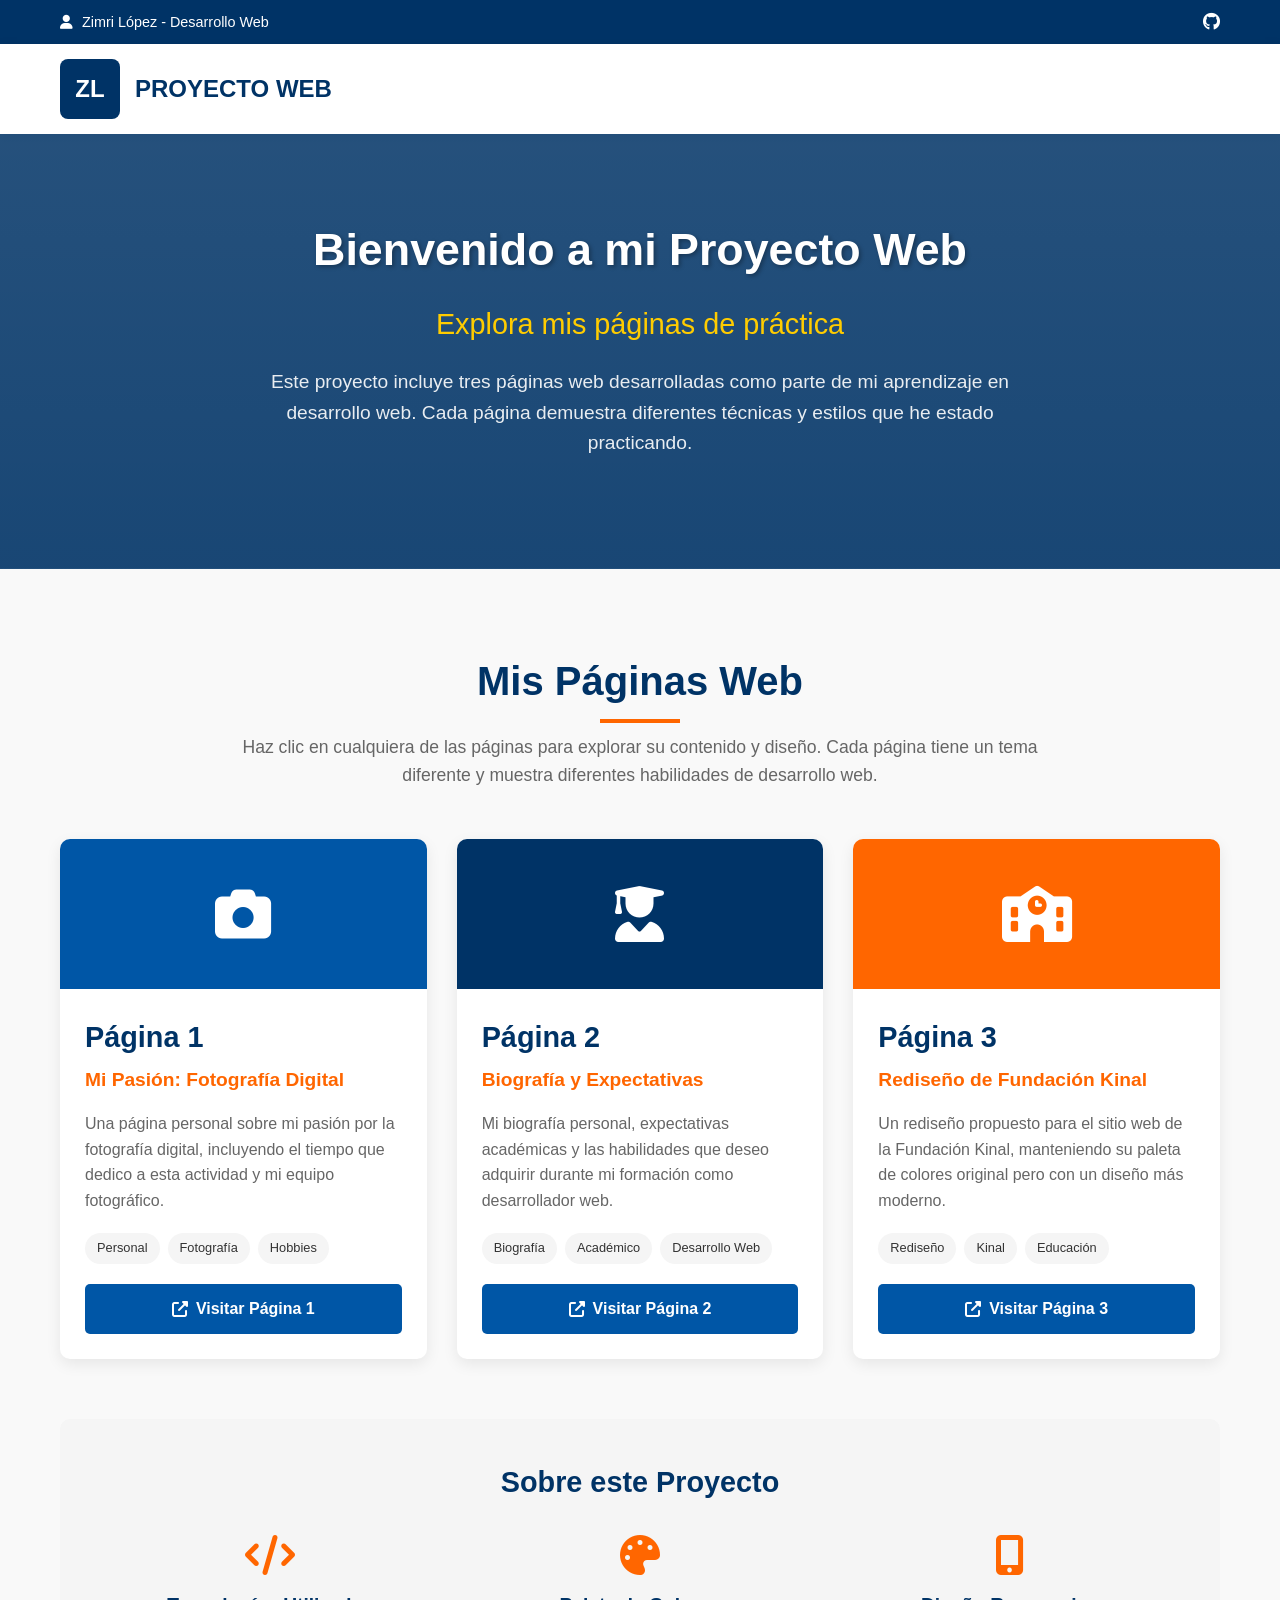
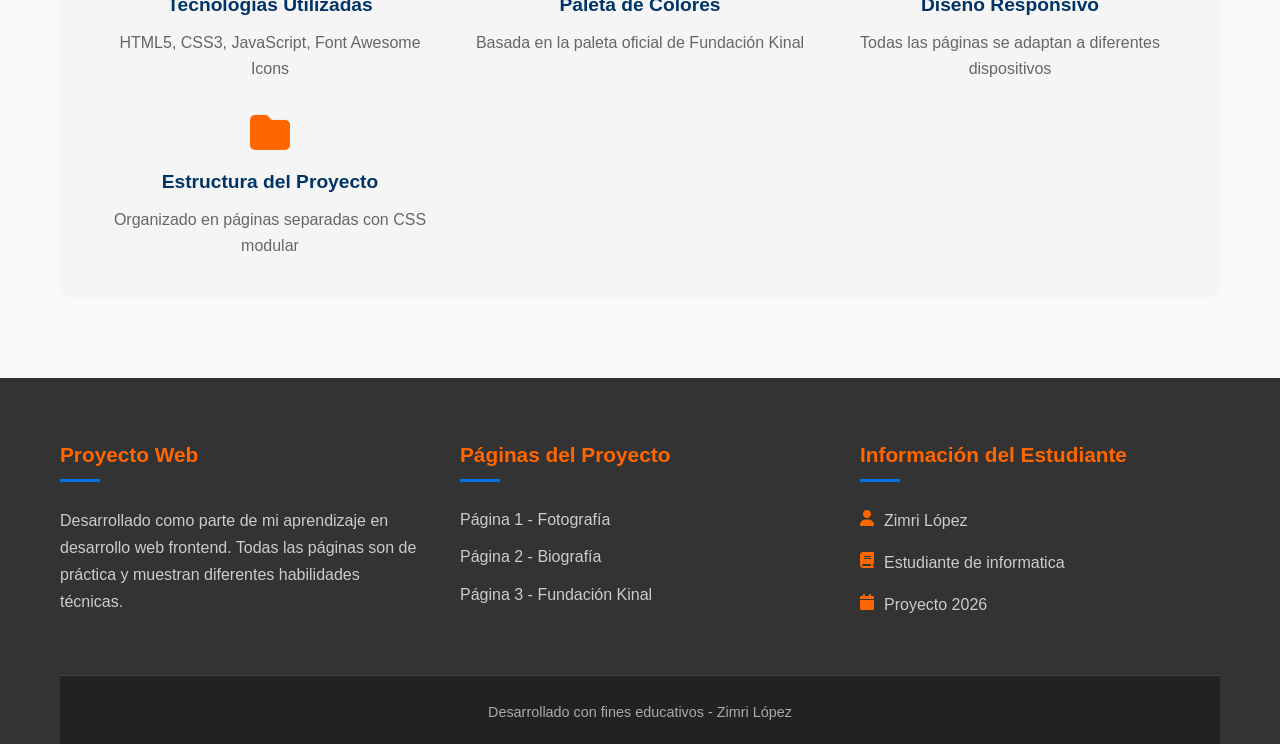
==== index.html @ 769fac90 "Se corrijieron conflictos entre las paginas" ====
<!DOCTYPE html>
<html lang="es">

<head>
    <meta charset="UTF-8">
    <meta name="viewport" content="width=device-width, initial-scale=1.0">
    <title>Proyecto Web - Páginas de Práctica</title>
    <link rel="stylesheet" href="/style/index.css">
    <link rel="stylesheet" href="https://cdnjs.cloudflare.com/ajax/libs/font-awesome/6.4.0/css/all.min.css">
</head>

<body>

    <div class="top-header">
        <div class="container">
            <div class="top-header-content">
                <div class="contact-info">
                    <span><i class="fas fa-user"></i> Zimri López - Desarrollo Web</span>
                </div>
                <div class="social-icons">
                    <a href="#"><i class="fab fa-github"></i></a>
                </div>
            </div>
        </div>
    </div>

    <header class="main-header">
        <div class="container">
            <div class="header-content">
                <div class="logo-container">
                    <div class="logo">
                        <div class="logo-icon">ZL</div>
                    </div>
                    <div class="logo-text">
                        <div class="logo-title">PROYECTO WEB</div>

                    </div>
                </div>
            </div>
        </div>
    </header>


    <section class="hero">
        <div class="container">
            <div class="hero-content">
                <h1>Bienvenido a mi Proyecto Web</h1>
                <h2>Explora mis páginas de práctica</h2>
                <p>Este proyecto incluye tres páginas web desarrolladas como parte de mi aprendizaje en desarrollo web.
                    Cada página demuestra diferentes técnicas y estilos que he estado practicando.</p>
            </div>
        </div>
    </section>

    <section class="pages-section">
        <div class="container">
            <h2 class="section-title">Mis Páginas Web</h2>
            <p class="section-description">
                Haz clic en cualquiera de las páginas para explorar su contenido y diseño.
                Cada página tiene un tema diferente y muestra diferentes habilidades de desarrollo web.
            </p>

            <div class="pages-grid">

                <div class="page-card">
                    <div class="page-icon" style="background-color: #0056a6;">
                        <i class="fas fa-camera"></i>
                    </div>
                    <div class="page-content">
                        <h3>Página 1</h3>
                        <h4>Mi Pasión: Fotografía Digital</h4>
                        <p>Una página personal sobre mi pasión por la fotografía digital, incluyendo el tiempo que
                            dedico a esta actividad y mi equipo fotográfico.</p>
                        <div class="page-features">
                            <span class="feature-tag">Personal</span>
                            <span class="feature-tag">Fotografía</span>
                            <span class="feature-tag">Hobbies</span>
                        </div>
                        <a href="pages/pagina1.html" class="page-button">
                            <i class="fas fa-external-link-alt"></i> Visitar Página 1
                        </a>
                    </div>
                </div>


                <div class="page-card">
                    <div class="page-icon" style="background-color: #003366;">
                        <i class="fas fa-user-graduate"></i>
                    </div>
                    <div class="page-content">
                        <h3>Página 2</h3>
                        <h4>Biografía y Expectativas</h4>
                        <p>Mi biografía personal, expectativas académicas y las habilidades que deseo adquirir durante
                            mi formación como desarrollador web.</p>
                        <div class="page-features">
                            <span class="feature-tag">Biografía</span>
                            <span class="feature-tag">Académico</span>
                            <span class="feature-tag">Desarrollo Web</span>
                        </div>
                        <a href="pages/pagina2.html" class="page-button">
                            <i class="fas fa-external-link-alt"></i> Visitar Página 2
                        </a>
                    </div>
                </div>


                <div class="page-card">
                    <div class="page-icon" style="background-color: #ff6600;">
                        <i class="fas fa-school"></i>
                    </div>
                    <div class="page-content">
                        <h3>Página 3</h3>
                        <h4>Rediseño de Fundación Kinal</h4>
                        <p>Un rediseño propuesto para el sitio web de la Fundación Kinal, manteniendo su paleta de
                            colores original pero con un diseño más moderno.</p>
                        <div class="page-features">
                            <span class="feature-tag">Rediseño</span>
                            <span class="feature-tag">Kinal</span>
                            <span class="feature-tag">Educación</span>
                        </div>
                        <a href="pages/pagina3.html" class="page-button">
                            <i class="fas fa-external-link-alt"></i> Visitar Página 3
                        </a>
                    </div>
                </div>
            </div>


            <div class="project-info">
                <h3>Sobre este Proyecto</h3>
                <div class="info-grid">
                    <div class="info-item">
                        <i class="fas fa-code"></i>
                        <h4>Tecnologías Utilizadas</h4>
                        <p>HTML5, CSS3, JavaScript, Font Awesome Icons</p>
                    </div>
                    <div class="info-item">
                        <i class="fas fa-palette"></i>
                        <h4>Paleta de Colores</h4>
                        <p>Basada en la paleta oficial de Fundación Kinal</p>
                    </div>
                    <div class="info-item">
                        <i class="fas fa-mobile-alt"></i>
                        <h4>Diseño Responsivo</h4>
                        <p>Todas las páginas se adaptan a diferentes dispositivos</p>
                    </div>
                    <div class="info-item">
                        <i class="fas fa-folder"></i>
                        <h4>Estructura del Proyecto</h4>
                        <p>Organizado en páginas separadas con CSS modular</p>
                    </div>
                </div>
            </div>
        </div>
    </section>


    <footer class="footer">
        <div class="container">
            <div class="footer-content">
                <div class="footer-column">
                    <h3>Proyecto Web</h3>
                    <p>Desarrollado como parte de mi aprendizaje en desarrollo web frontend. Todas las páginas son de
                        práctica y muestran diferentes habilidades técnicas.</p>

                </div>

                <div class="footer-column">
                    <h3>Páginas del Proyecto</h3>
                    <ul class="footer-links">
                        <li><a href="pages/pagina1.html">Página 1 - Fotografía</a></li>
                        <li><a href="pages/pagina2.html">Página 2 - Biografía</a></li>
                        <li><a href="pages/pagina3.html">Página 3 - Fundación Kinal</a></li>
                    </ul>
                </div>

                <div class="footer-column">
                    <h3>Información del Estudiante</h3>
                    <div class="contact-details">
                        <p><i class="fas fa-user"></i> Zimri López</p>
                        <p><i class="fas fa-book"></i> Estudiante de informatica</p>
                        <p><i class="fas fa-calendar"></i> Proyecto 2026</p>
                    </div>
                </div>
            </div>

            <div class="copyright">

                <p style="margin-top: 5px;">Desarrollado con fines educativos - Zimri López</p>
            </div>
        </div>
    </footer>

    <script>
        document.addEventListener('DOMContentLoaded', function () {

            const pageCards = document.querySelectorAll('.page-card');
            pageCards.forEach(card => {
                card.addEventListener('mouseenter', function () {
                    this.style.transform = 'translateY(-10px)';
                });

                card.addEventListener('mouseleave', function () {
                    this.style.transform = 'translateY(0)';
                });
            });
        });
    </script>
</body>

</html>
---- style/index.css ----
:root {
    --azul-oscuro: #003366;
    --azul-medio: #0056a6;
    --azul-claro: #0073e6;
    --naranja: #ff6600;
    --amarillo: #ffcc00;
    --gris-oscuro: #333333;
    --gris-medio: #666666;
    --gris-claro: #f5f5f5;
    --blanco: #ffffff;
}


* {
    margin: 0;
    padding: 0;
    box-sizing: border-box;
}

body {
    font-family: 'Segoe UI', Tahoma, Geneva, Verdana, sans-serif;
    color: var(--gris-oscuro);
    line-height: 1.6;
    background-color: #f9f9f9;
}

.container {
    width: 100%;
    max-width: 1200px;
    margin: 0 auto;
    padding: 0 20px;
}


.top-header {
    background-color: var(--azul-oscuro);
    color: var(--blanco);
    padding: 8px 0;
    font-size: 0.9rem;
}

.top-header-content {
    display: flex;
    justify-content: space-between;
    align-items: center;
}

.contact-info span {
    margin-right: 20px;
}

.contact-info i {
    margin-right: 5px;
}

.social-icons a {
    color: var(--blanco);
    margin-left: 15px;
    font-size: 1.1rem;
    transition: color 0.3s;
}

.social-icons a:hover {
    color: var(--naranja);
}


.main-header {
    background-color: var(--blanco);
    box-shadow: 0 2px 10px rgba(0, 0, 0, 0.1);
    padding: 15px 0;
}

.header-content {
    display: flex;
    justify-content: space-between;
    align-items: center;
}

.logo-container {
    display: flex;
    align-items: center;
    gap: 15px;
}

.logo {
    width: 60px;
    height: 60px;
    background-color: var(--azul-oscuro);
    border-radius: 8px;
    display: flex;
    align-items: center;
    justify-content: center;
    color: var(--blanco);
    font-weight: bold;
    font-size: 1.5rem;
}

.logo-text {
    display: flex;
    flex-direction: column;
}

.logo-title {
    font-size: 1.5rem;
    font-weight: 700;
    color: var(--azul-oscuro);
}

.logo-subtitle {
    font-size: 0.9rem;
    color: var(--gris-medio);
    margin-top: 2px;
}


.hero {
    background: linear-gradient(rgba(0, 51, 102, 0.85), rgba(0, 51, 102, 0.9)),
        url('https://images.unsplash.com/photo-1516321318423-f06f85e504b3?ixlib=rb-4.0.3&auto=format&fit=crop&w=1170&q=80');
    background-size: cover;
    background-position: center;
    color: var(--blanco);
    padding: 80px 0;
    text-align: center;
}

.hero-content {
    max-width: 800px;
    margin: 0 auto;
}

.hero h1 {
    font-size: 2.8rem;
    margin-bottom: 15px;
    text-shadow: 2px 2px 4px rgba(0, 0, 0, 0.3);
}

.hero h2 {
    font-size: 1.8rem;
    margin-bottom: 20px;
    color: var(--amarillo);
    font-weight: 400;
}

.hero p {
    font-size: 1.2rem;
    margin-bottom: 30px;
    opacity: 0.9;
}


.pages-section {
    padding: 80px 0;
}

.section-title {
    text-align: center;
    font-size: 2.5rem;
    color: var(--azul-oscuro);
    margin-bottom: 20px;
    position: relative;
}

.section-title::after {
    content: '';
    position: absolute;
    width: 80px;
    height: 4px;
    background-color: var(--naranja);
    bottom: -10px;
    left: 50%;
    transform: translateX(-50%);
}

.section-description {
    text-align: center;
    max-width: 800px;
    margin: 0 auto 50px;
    color: var(--gris-medio);
    font-size: 1.1rem;
}


.pages-grid {
    display: grid;
    grid-template-columns: repeat(auto-fit, minmax(300px, 1fr));
    gap: 30px;
    margin-bottom: 60px;
}

.page-card {
    background-color: var(--blanco);
    border-radius: 10px;
    overflow: hidden;
    box-shadow: 0 5px 15px rgba(0, 0, 0, 0.08);
    transition: transform 0.3s, box-shadow 0.3s;
    height: 100%;
    display: flex;
    flex-direction: column;
}

.page-card:hover {
    transform: translateY(-10px);
    box-shadow: 0 15px 30px rgba(0, 0, 0, 0.15);
}

.page-icon {
    height: 150px;
    display: flex;
    align-items: center;
    justify-content: center;
    color: var(--blanco);
    font-size: 3.5rem;
}

.page-content {
    padding: 25px;
    flex-grow: 1;
    display: flex;
    flex-direction: column;
}

.page-content h3 {
    color: var(--azul-oscuro);
    font-size: 1.8rem;
    margin-bottom: 5px;
}

.page-content h4 {
    color: var(--naranja);
    font-size: 1.2rem;
    margin-bottom: 15px;
    font-weight: 600;
}

.page-content p {
    color: var(--gris-medio);
    margin-bottom: 20px;
    flex-grow: 1;
}

.page-features {
    display: flex;
    flex-wrap: wrap;
    gap: 8px;
    margin-bottom: 20px;
}

.feature-tag {
    background-color: var(--gris-claro);
    color: var(--gris-oscuro);
    padding: 5px 12px;
    border-radius: 20px;
    font-size: 0.8rem;
    font-weight: 500;
}

.page-button {
    display: inline-flex;
    align-items: center;
    justify-content: center;
    background-color: var(--azul-medio);
    color: var(--blanco);
    padding: 12px 20px;
    border-radius: 5px;
    text-decoration: none;
    font-weight: 600;
    transition: background-color 0.3s;
    margin-top: auto;
}

.page-button:hover {
    background-color: var(--azul-oscuro);
}

.page-button i {
    margin-right: 8px;
}


.project-info {
    background-color: var(--gris-claro);
    padding: 40px;
    border-radius: 10px;
    margin-top: 40px;
}

.project-info h3 {
    text-align: center;
    color: var(--azul-oscuro);
    margin-bottom: 30px;
    font-size: 1.8rem;
}

.info-grid {
    display: grid;
    grid-template-columns: repeat(auto-fit, minmax(250px, 1fr));
    gap: 30px;
}

.info-item {
    text-align: center;
}

.info-item i {
    font-size: 2.5rem;
    color: var(--naranja);
    margin-bottom: 15px;
}

.info-item h4 {
    color: var(--azul-oscuro);
    margin-bottom: 10px;
    font-size: 1.2rem;
}

.info-item p {
    color: var(--gris-medio);
}


.footer {
    background-color: var(--gris-oscuro);
    color: var(--blanco);
    padding-top: 60px;
}

.footer-content {
    display: grid;
    grid-template-columns: repeat(auto-fit, minmax(250px, 1fr));
    gap: 40px;
    margin-bottom: 40px;
}

.footer-column h3 {
    color: var(--naranja);
    font-size: 1.3rem;
    margin-bottom: 25px;
    position: relative;
    padding-bottom: 10px;
}

.footer-column h3::after {
    content: '';
    position: absolute;
    width: 40px;
    height: 3px;
    background-color: var(--azul-claro);
    bottom: 0;
    left: 0;
}

.footer-column p {
    color: #cccccc;
    margin-bottom: 20px;
    line-height: 1.7;
}

.footer-links {
    list-style: none;
}

.footer-links li {
    margin-bottom: 12px;
}

.footer-links a {
    color: #cccccc;
    text-decoration: none;
    transition: color 0.3s;
}

.footer-links a:hover {
    color: var(--naranja);
}

.contact-details p {
    display: flex;
    align-items: flex-start;
    margin-bottom: 15px;
}

.contact-details i {
    color: var(--naranja);
    margin-right: 10px;
    margin-top: 3px;
}

.copyright {
    background-color: #222222;
    padding: 20px 0;
    text-align: center;
    color: #aaaaaa;
    font-size: 0.9rem;
    border-top: 1px solid #444;
}

@media (max-width: 768px) {
    .top-header-content {
        flex-direction: column;
        align-items: flex-start;
        gap: 10px;
    }

    .contact-info {
        margin-bottom: 10px;
    }

    .hero h1 {
        font-size: 2.2rem;
    }

    .hero h2 {
        font-size: 1.5rem;
    }

    .hero p {
        font-size: 1rem;
    }

    .section-title {
        font-size: 2rem;
    }

    .pages-grid {
        grid-template-columns: 1fr;
    }

    .project-info {
        padding: 25px;
    }
}
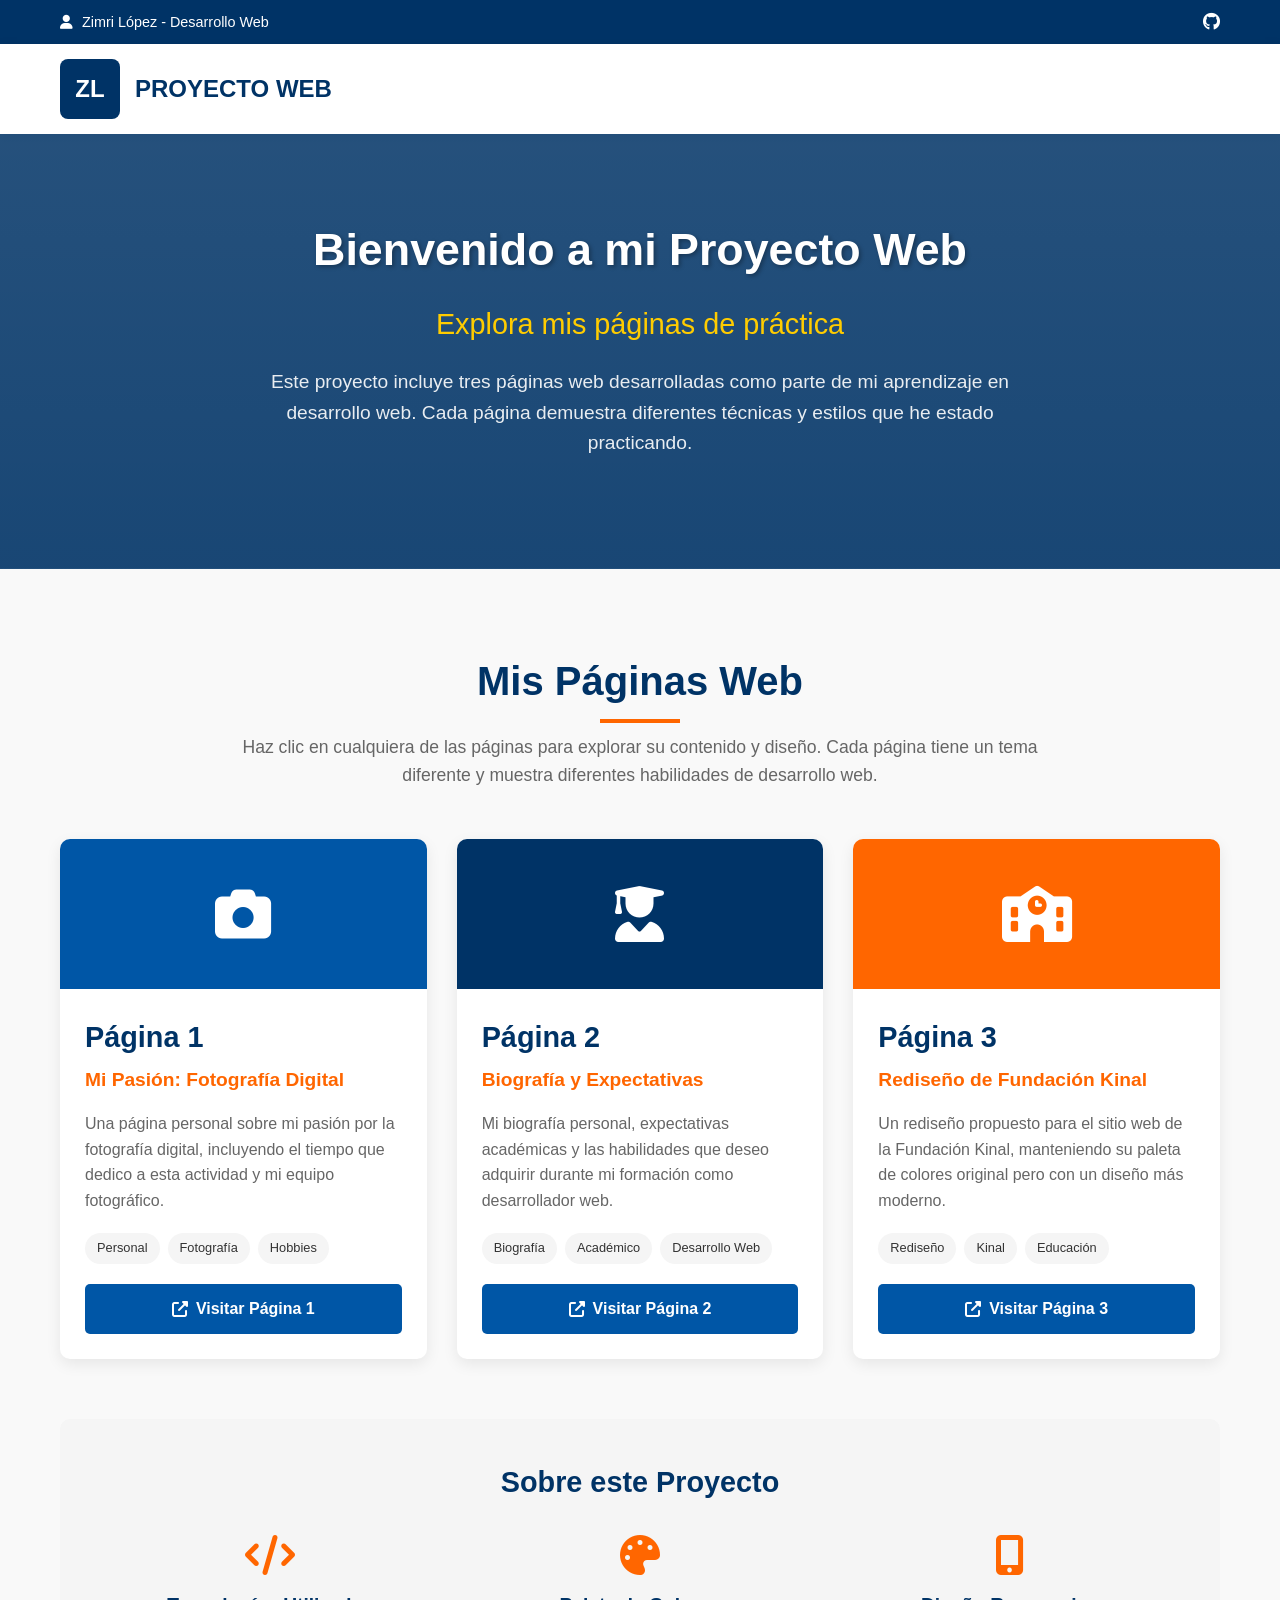
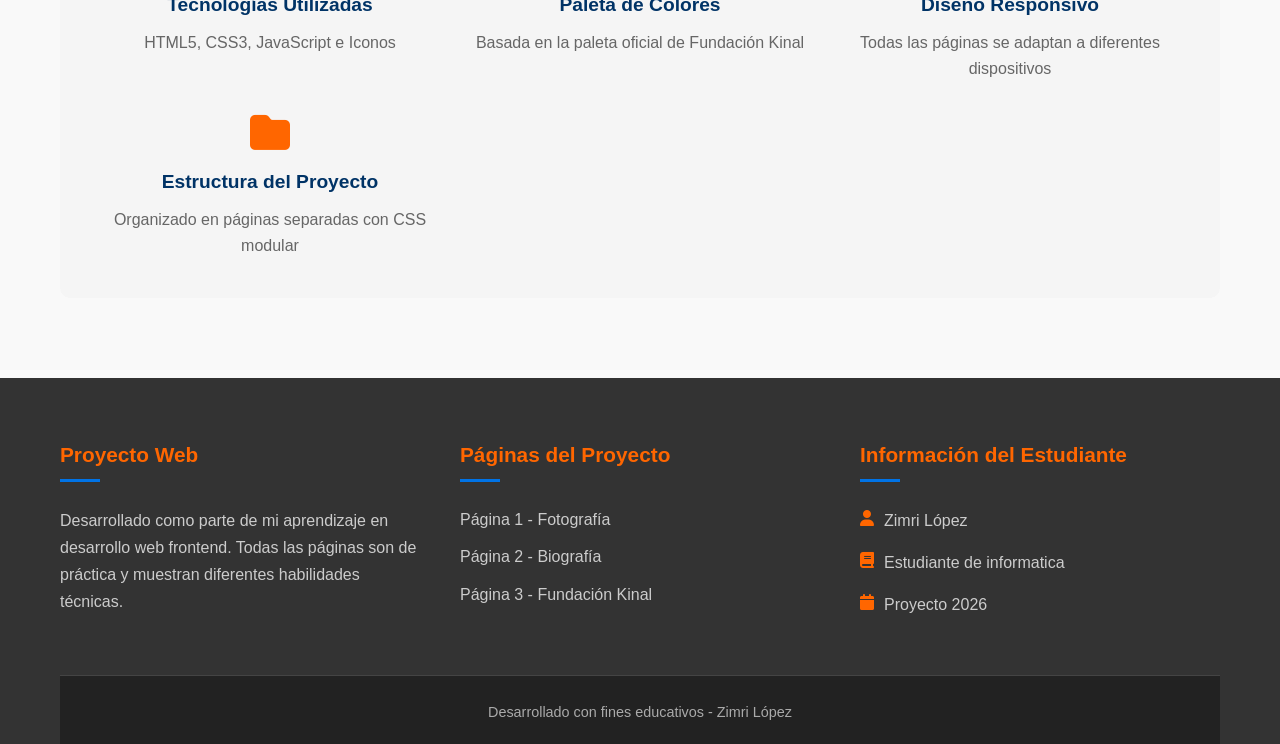
==== commit da8c99ca: "Solo se corrigio ruta de pagina en el index" ====
--- a/index.html
+++ b/index.html
@@ -132,7 +132,7 @@
                     <div class="info-item">
                         <i class="fas fa-code"></i>
                         <h4>Tecnologías Utilizadas</h4>
-                        <p>HTML5, CSS3, JavaScript, Font Awesome Icons</p>
+                        <p>HTML5, CSS3, JavaScript e Iconos</p>
                     </div>
                     <div class="info-item">
                         <i class="fas fa-palette"></i>
